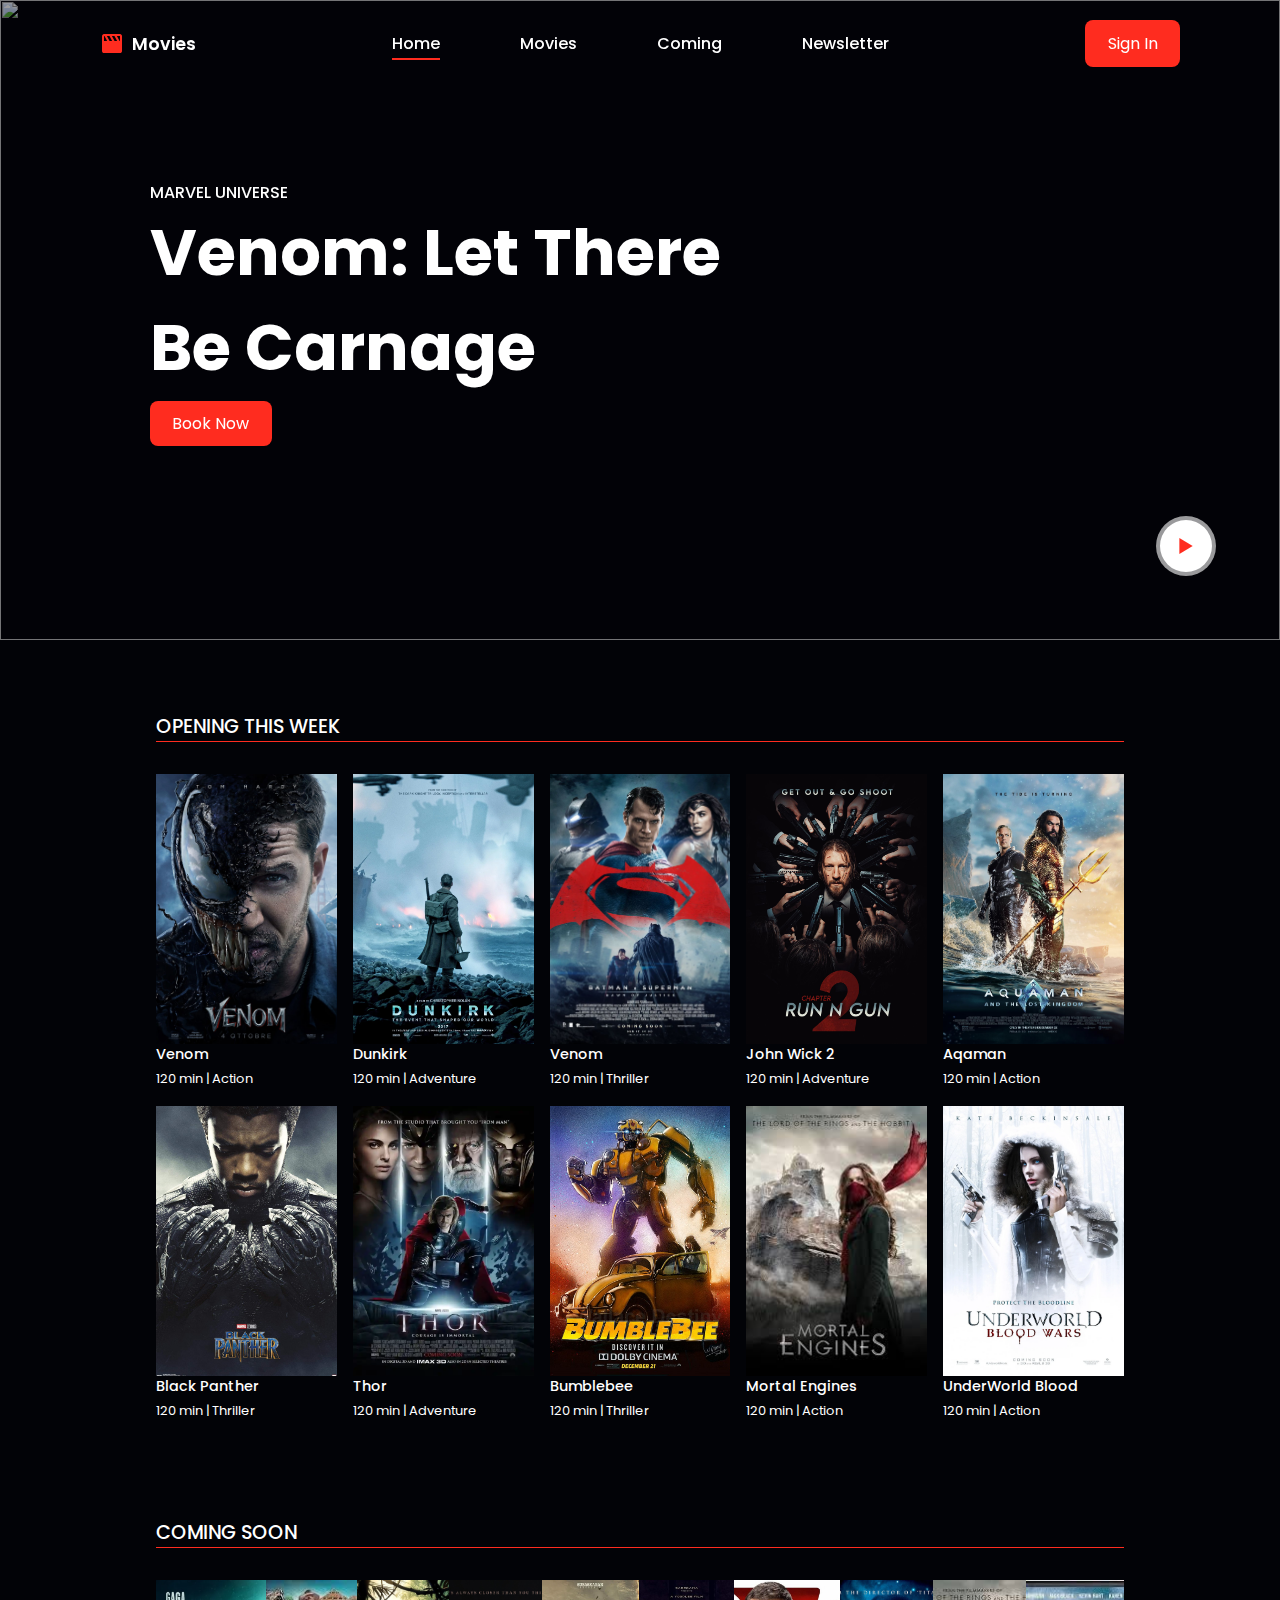
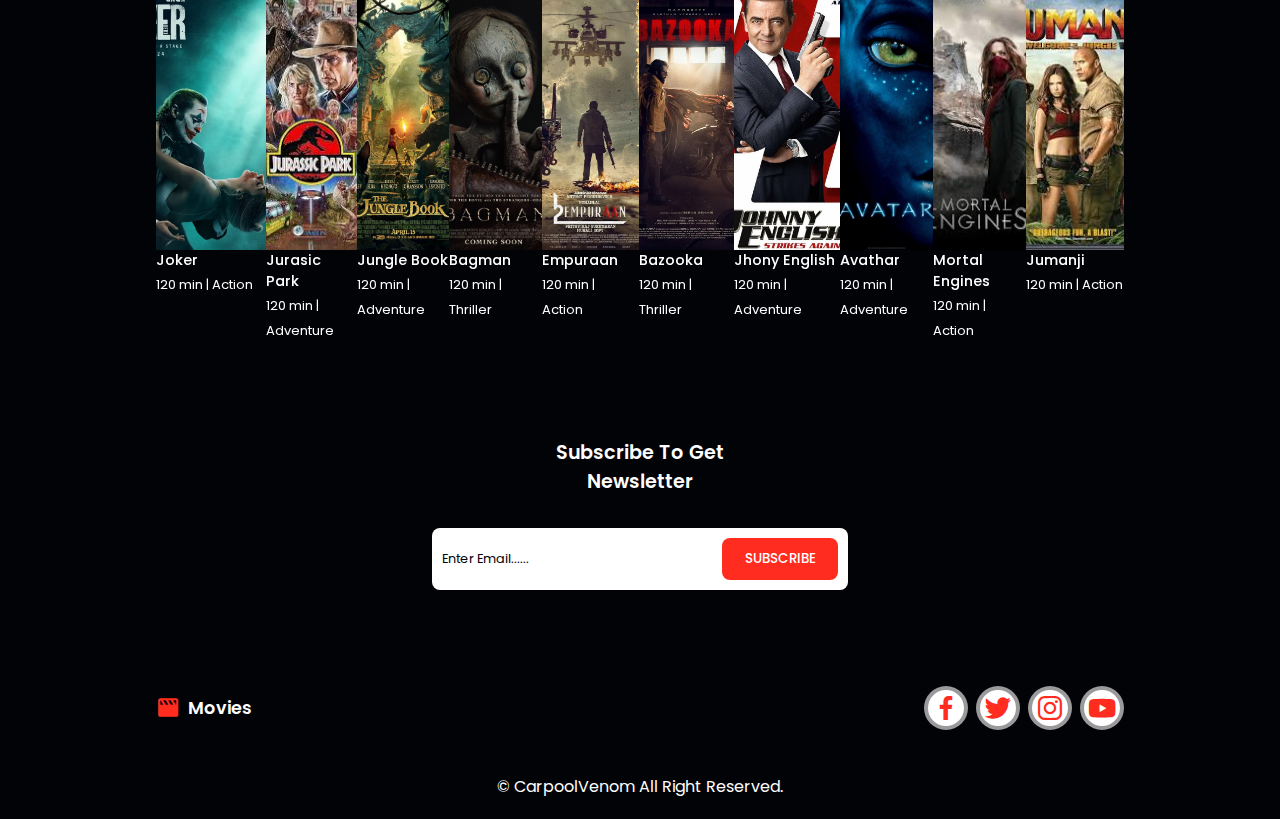
==== index.html @ a3b0b57a "updted css file" ====
<!DOCTYPE html>
<html lang="en">
<head>
  <meta charset="UTF-8">
  <meta name="viewport" content="width=device-width, initial-scale=1.0">
  <title>Responsive Movies Websites</title>
  <link rel="stylesheet" href="./css/style.css">
  <!-- Box Icons -->
  <link rel="stylesheet"
  href="https://cdn.jsdelivr.net/npm/boxicons@latest/css/boxicons.min.css">
   <!-- Link Swiper's CSS -->
   <link rel="stylesheet" href="https://cdn.jsdelivr.net/npm/swiper@11/swiper-bundle.min.css" />

</head>
<body>
   <!-- Navbar -->
   <header>
    <a href="#" class="logo">
      <i class='bx bxs-movie'></i>Movies
    </a>
    <div class="bx bx-menu" id="menu-icon"></div>

    <!-- Menu -->
     <ul class="navbar">
      <li><a href="#home" class="home-active">Home</a></li>
      <li><a href="#movies">Movies</a></li>
      <li><a href="#coming">Coming</a></li>
      <li><a href="#newsletter">Newsletter</a></li>
     </ul>
     <a href="#"class="btn">Sign In</a>
   </header>
   <!-- Home -->
    <section class="home swiper" id="home">
      <div class="swiper-wrapper">
        <div class="swiper-slide conatiner">
          <img src="images/venom1.jpg" alt="">
          <div class="home-text">
            <span>Marvel Universe</span>
            <h1>Venom: Let There <br> Be Carnage</h1>
            <a href="#" class="btn">Book Now</a>
            <a href="#" class="play">
              <i class='bx bx-play' ></i>
            </a>
          </div>
        </div>
        <!-- Box 2 -->
        <div class="swiper-slide conatiner">
          <img src="images/avangers.jpg" alt="">
          <div class="home-text">
            <span>Marvel Universe</span>
            <h1>Avengers: <br> Infinity War</h1>
            <a href="#" class="btn">Book Now</a>
            <a href="#" class="play">
              <i class='bx bx-play' ></i>
            </a>
          </div>
        </div>
        <!-- Box 3 -->
        <div class="swiper-slide conatiner">
          <img src="images/spider man1.jpg" alt="">
          <div class="home-text">
            <span>Marvel Universe</span>
            <h1>Spider-Man: <br>Far From Home</h1>
            <a href="#" class="btn">Book Now</a>
            <a href="#" class="play">
              <i class='bx bx-play' ></i>
            </a>
          </div>
        </div>
        
      </div>
      
      <div class="swiper-pagination"></div>
    </section>
    <!-- Movies -->
    <section class="movies" id="movies">
       <h2 class="heading">Opening This Week</h2>
       <!-- movies Conatinar -->
        <div class="movies-container">
          <!-- Box 1 -->
            <div class="box">
            <div class="box-img">
                <img src="images/img1.jpg" alt="">
            </div>
            <h3>Venom</h3>
            <span>120 min | Action</span>
          </div>
        <!-- Box 2 -->
        <div class="box">
          <div class="box-img">
              <img src="images/img2.jpg" alt="">
          </div>
          <h3>Dunkirk</h3>
          <span>120 min | Adventure</span>
        </div>
         <!-- Box 3-->
         <div class="box">
          <div class="box-img">
              <img src="images/img3.jpg" alt="">
          </div>
          <h3>Venom</h3>
          <span>120 min | Thriller</span>
        </div>
         <!-- Box 4-->
         <div class="box">
          <div class="box-img">
              <img src="images/img4.jpg" alt="">
          </div>
          <h3>John Wick 2</h3>
          <span>120 min | Adventure</span>
        </div>
          <!-- Box 5-->
          <div class="box">
            <div class="box-img">
                <img src="images/img5.jpg" alt="">
            </div>
            <h3>Aqaman</h3>
            <span>120 min | Action</span>
          </div>
            <!-- Box 6-->
            <div class="box">
              <div class="box-img">
                  <img src="images/img6.jpg" alt="">
              </div>
              <h3>Black Panther</h3>
              <span>120 min | Thriller</span>
            </div>
              <!-- Box 7-->
              <div class="box">
                <div class="box-img">
                    <img src="images/img7.jpg" alt="">
                </div>
                <h3>Thor</h3>
                <span>120 min | Adventure</span>
              </div>
              <!-- Box 8-->
              <div class="box">
                <div class="box-img">
                    <img src="images/img8.jpg" alt="">
                </div>
                <h3>Bumblebee</h3>
                <span>120 min | Thriller</span>
              </div>
              <!-- Box 9-->
              <div class="box">
                <div class="box-img">
                    <img src="images/img9.jpg" alt="">
                </div>
                <h3>Mortal Engines</h3>
                <span>120 min | Action</span>
              </div>
              <!-- Box 10-->
              <div class="box">
                <div class="box-img">
                    <img src="images/img10.jpg" alt="">
                </div>
                <h3>UnderWorld Blood</h3>
                <span>120 min | Action</span>
              </div>
              </div>
         </section>
              <!-- Coming -->
        <section class="coming" id="coming">
          <h2 class="heading">Coming Soon</h2>
          <!-- Coming Container -->
           <div class="coming-container swiper">
           <div class="swiper-wrapper">
                 <!-- Box 1 -->
            <div class="box">
              <div class="box-img">
                  <img src="images/pic1.jpg" alt="">
              </div>
              <h3>Joker</h3>
              <span>120 min | Action</span>
            </div>
          <!-- Box 2 -->
          <div class="box">
            <div class="box-img">
                <img src="images/pic2.jpg" alt="">
            </div>
            <h3>Jurasic Park</h3>
            <span>120 min | Adventure</span>
          </div>
           <!-- Box 3-->
           <div class="box">
            <div class="box-img">
                <img src="images/pic3.jpg" alt="">
            </div>
            <h3>Jungle Book</h3>
            <span>120 min | Adventure</span>
          </div>
           <!-- Box 4-->
           <div class="box">
            <div class="box-img">
                <img src="images/pic4.jpg" alt="">
            </div>
            <h3>Bagman</h3>
            <span>120 min | Thriller</span>
          </div>
            <!-- Box 5-->
            <div class="box">
              <div class="box-img">
                  <img src="images/pic5.jpg" alt="">
              </div>
              <h3>Empuraan</h3>
              <span>120 min | Action</span>
            </div>
              <!-- Box 6-->
              <div class="box">
                <div class="box-img">
                    <img src="images/pic6.jpg" alt="">
                </div>
                <h3>Bazooka</h3>
                <span>120 min | Thriller</span>
              </div>
                <!-- Box 7-->
                <div class="box">
                  <div class="box-img">
                      <img src="images/pic7.jpg" alt="">
                  </div>
                  <h3>Jhony English</h3>
                  <span>120 min | Adventure</span>
                </div>
                <!-- Box 8-->
                <div class="box">
                  <div class="box-img">
                      <img src="images/pic8.jpg" alt="">
                  </div>
                  <h3>Avathar</h3>
                  <span>120 min | Adventure</span>
                </div>
                <!-- Box 9-->
                <div class="box">
                  <div class="box-img">
                      <img src="images/img9.jpg" alt="">
                  </div>
                  <h3>Mortal Engines</h3>
                  <span>120 min | Action</span>
                </div>
                <!-- Box 10-->
                <div class="box">
                  <div class="box-img">
                      <img src="images/pic10.jpg" alt="">
                  </div>
                  <h3>Jumanji</h3>
                  <span>120 min | Action</span>
                </div>  
            </div>
           </div>
        </section>
        <!-- Newsletter -->
        <section class="newsletter" id="newsletter">
             <h2>Subscribe To Get <br>Newsletter</h2>
             <form action="">
                 <input type="email" class="email" placeholder="Enter Email......" required>
                 <input type="submit" value="subscribe" class="btn">
             </form>
        </section>
        <!-- Footer -->
         <section class="footer">
            <a href="#" class="logo">
              <i class='bx bxs-movie'></i>Movies
            </a>
            <div class="social">
                 <a href="#"><i class='bx bxl-facebook'></i></a>
                 <a href="#"><i class='bx bxl-twitter'></i></a>
                 <a href="#"><i class='bx bxl-instagram'></i></a>
                 <a href="#"><i class='bx bxl-youtube'></i></a>
            </div>
         </section>
        <!-- copyright -->
         <div class="copyright">
            <p>&#169; CarpoolVenom All Right Reserved.</p>
         </div>


    <!-- Swiper JS -->
    <script src="https://cdn.jsdelivr.net/npm/swiper@11/swiper-bundle.min.js"></script>
    
    <!-- Link To Custom JS -->
    <script src="main.js"></script>
</body>
</html>
---- css/style.css ----
/*Google form*/
@import url('https://fonts.googleapis.com/css2?family=Poppins:ital,wght@0,100;0,200;0,300;0,400;0,500;0,600;0,700;0,800;0,900;1,100;1,200;1,300;1,400;1,500;1,600;1,700;1,800;1,900&display=swap');
*{
    font-family: "Poppins", sans-serif;
    margin: 0;
    padding: 0;
    box-sizing: border-box;
    list-style: none;
    text-decoration: none;
    scroll-padding-top: 2rem;
    scroll-behavior: smooth;
}
/* Some Variables */
:root{
    --main-color:#ff2c1f;
    --text-color:#020307;
    --bg-color:#fff;
}
body{
    background: var(--text-color);
    color: var(--bg-color);
}
section{
    padding:4.5rem 0 1.5rem;
}
header{
    position: fixed;
    width: 100%;
    top: 0;
    right: 0;
    z-index: 1000;
    display: flex;
    align-items: center;
    justify-content: space-between;
    padding: 20px 100px;
    transition: 0.5s;
}
header.shadow{
    background: var(--bg-color);
    box-shadow: 0 0 4px rgb(14 55 54 / 15%);
}
header.shadow .navbar a{
    color: var(--text-color);
}
header.shadow .logo{
    color: var(--text-color);
}

.home-text{
    margin-top: 180px;
}
.logo{
    font-size: 1.1rem;
    font-weight: 600;
    color: var(--bg-color);
    display: flex;
    align-items: center;
    column-gap: 0.5rem;
}
.logo .bx{
    font-size: 24px;
    color: var(--main-color);
}
.navbar{
    display: flex;
    column-gap: 5rem;
}
.navbar li{
    position: relative;
}
.navbar a{
    font-size: 1rem;
    font-weight: 500;
    color: var(--bg-color);
}
.navbar a::after{
    content:'';
    width: 0;
    height: 2px;
    background: var(--main-color);
    position: absolute;
    bottom: -4px;
    left: 0;
    transition: 0.4s all linear;
}
.navbar a:hover::after,
.navbar .home-active::after{
    width:100%;
}
#menu-icon{
    font-size: 24px;
    cursor: pointer;
    z-index: 1000001;
    display: none;
}
.btn{
    padding: 0.7rem 1.4rem;
    background: var(--main-color);
    color: var(--bg-color);
    font-weight: 400;
    border-radius: 0.5rem;
}
.btn:hover {
    background: #fa1216;
}
.conatiner{
    width:100%;
    min-height: 640px;
    position: relative;
    display: flex;
    align-items: center;
    background: rgb(2,3,7,0.4);
}
.conatiner img{
    position: absolute;
    width:100%;
    height: 100%;
    object-fit: cover;
    object-position: center;
    z-index: -1;
}
.swiper-pagination-bullet{
    width: 6px !important;
    height: 6px !important;
    border-radius:0.2rem !important;
    background: var(--bg-color) !important;
    opacity: 1 !important;
}
.swiper-pagination-bullet-active{
    width: 1.5rem !important;
    background: var(--main-color) !important;
}
.home-text{
    z-index:1000;
    padding:0 150px;
}
.home-text span{
    color: var(--bg-color);
    font-weight: 500;
    text-transform: uppercase;
}
.home-text h1{
    color: var(--bg-color);
    font-size: 4rem;
    font-weight: 700;
    margin-bottom: 1rem;
}
.play{
    position: absolute;
    right: 4rem;
    bottom: 10%;
}
.play .bx{
    background: var(--bg-color);
    padding: 10px;
    font-size: 2rem;
    border-radius: 50%;
    border: 4px solid rgb(2,3,7,0.4);
    color: var(--main-color);
}
.play .bx:hover{
    background: var(--main-color);
    color: var(--bg-color);
    transition: 0.2s all linear;
}
.heading{
    max-width: 968px;
    margin-left: auto;
    margin-right: auto;
    font-size: 1.2rem;
    font-weight: 500;
    text-transform: uppercase;
    border-bottom: 1px solid var(--main-color);
}
.movies-container{
    max-width: 968px;
    margin-right: auto;
    margin-left: auto;
    display: grid;
    grid-template-columns: repeat(auto-fit,minmax(180px, auto));
    gap: 1rem;
    margin-top: 2rem;
}
.box .box-img{
    width: 100%;
    height: 270px;
}
.box .box-img img{
    width: 100%;
    height: 100%;
    object-fit: cover;
}
.box .box-img img:hover{
    transform: translate(-10px);
    transition:0.2s all linear;
}
.box h3{
    font-size: 0.9rem;
    font-weight: 500;
}
.box span{
    font-size: 13px;
}
.coming-container {
    display: grid;
    gap: 1rem;
    max-width: 968px;
    margin-left: auto;
    margin-right: auto;
    margin-top: 2rem;
}
.coming-container .box-img img:hover {
    transform: translate(0);
}
.newsletter {
    max-width:968px;
    margin-left: auto;
    margin-right: auto;
    display: flex;
    flex-direction: column;
    align-items: center;
    justify-content: center;
    row-gap: 2rem;
}
.newsletter h2{
    text-align: center;
    font-size: 1.2rem;
    font-weight: 600;
}
.newsletter form{
    background: var(--bg-color);
    padding: 10px;
    border-radius: 0.5rem;
    display: flex;
    align-items: center;
}
.newsletter form input{
    border: none;
    outline: none;
}
.newsletter form .email{
    width: 280px;
}
.newsletter form input::placeholder{
    color: var(--text-color);
    font-size: 0.8rem;
    font-weight: 400;
}
.newsletter .btn{
    text-transform: uppercase;
    font-weight: 500;
    cursor: pointer;
}
.footer{
    max-width: 968px;
    margin-left: auto;
    margin-right: auto;
    display: flex;
    justify-content: space-between;
}
.social {
    display: flex;
    align-items: center;
    column-gap: 0.5rem;
}
.social .bx{
    background: var(--bg-color);
    padding: 2px;
    font-size: 2rem;
    border-radius: 50%;
    border: 4px solid rgb(2,3,7,0.4);
    color: var(--main-color);
}
.social .bx:hover{
    background: var(--main-color);
    color: var(--bg-color);
    transition: 0.2s all linear;
}
.copyright{
    padding: 20px;
    text-align: center;
    color: var(--bg-color);
}
@media (max-width: 1080px){
    .home-text{
        padding: 0 100px;
    }
}
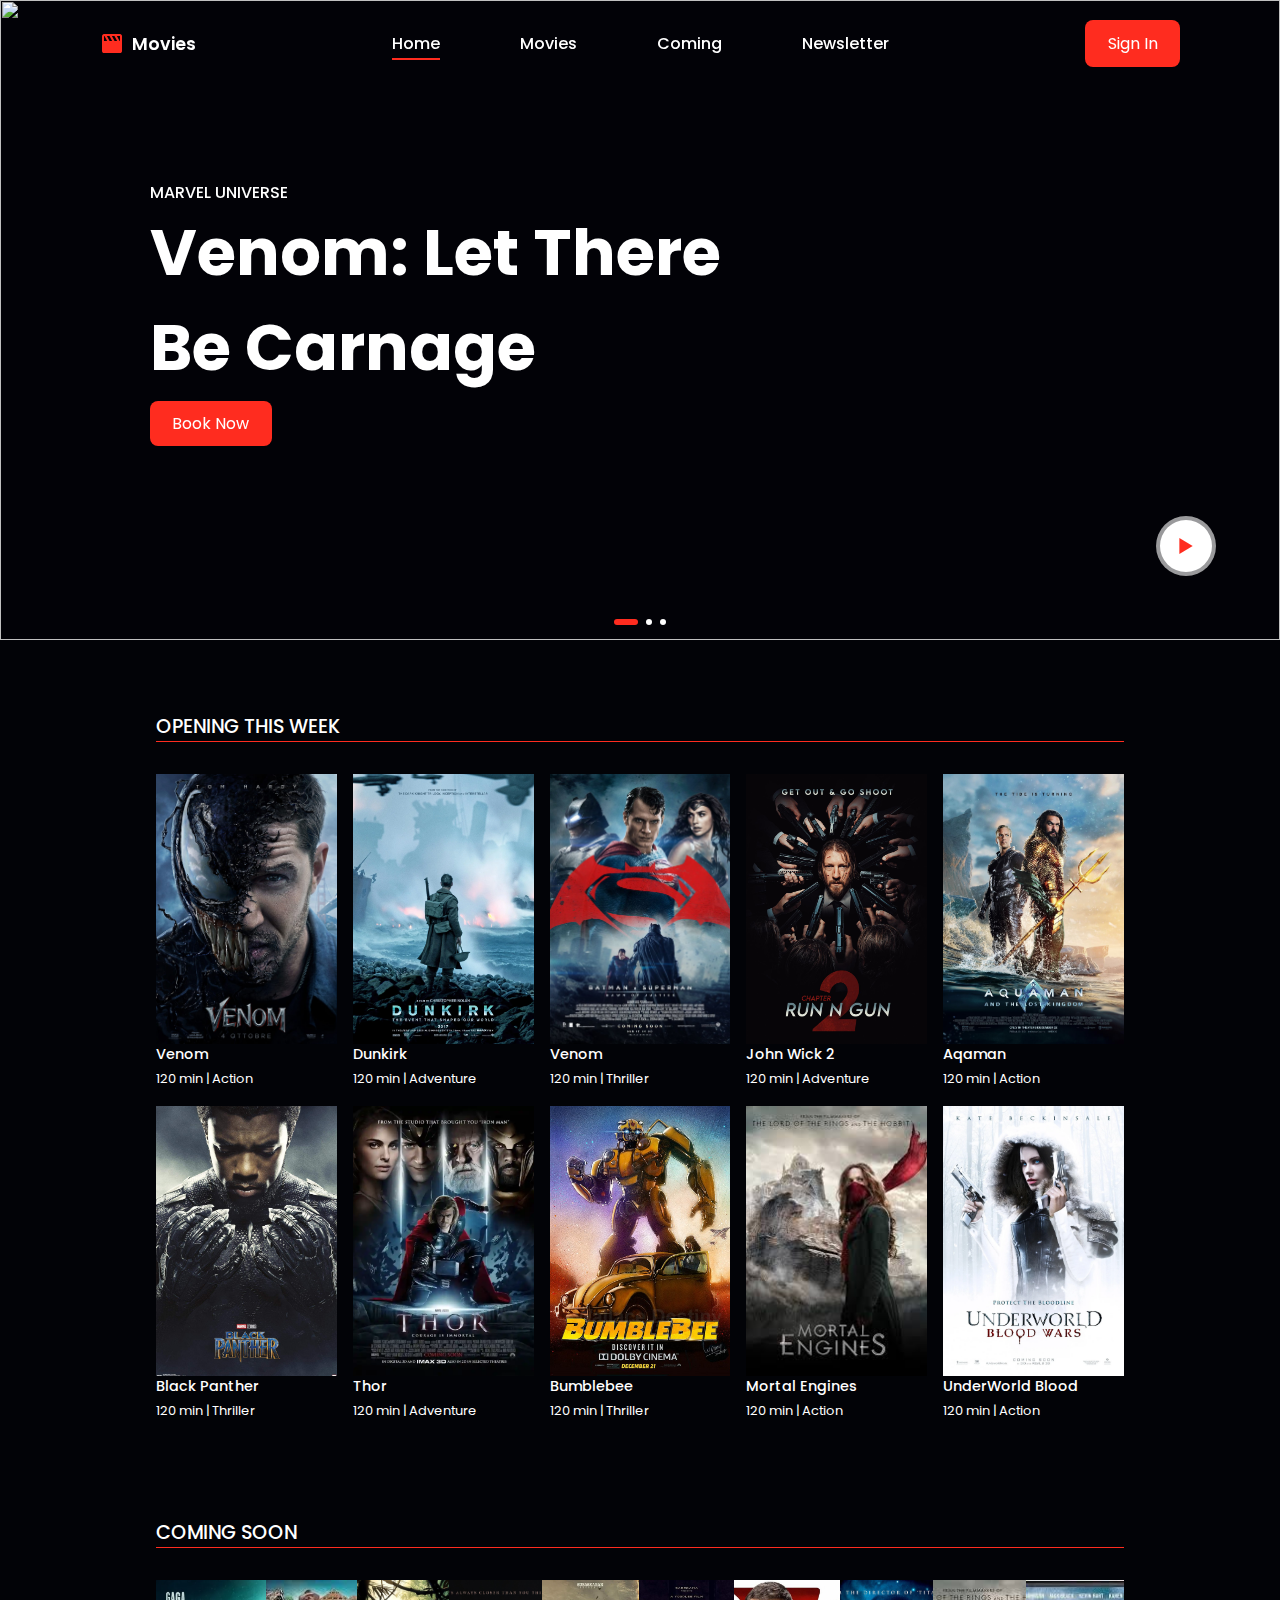
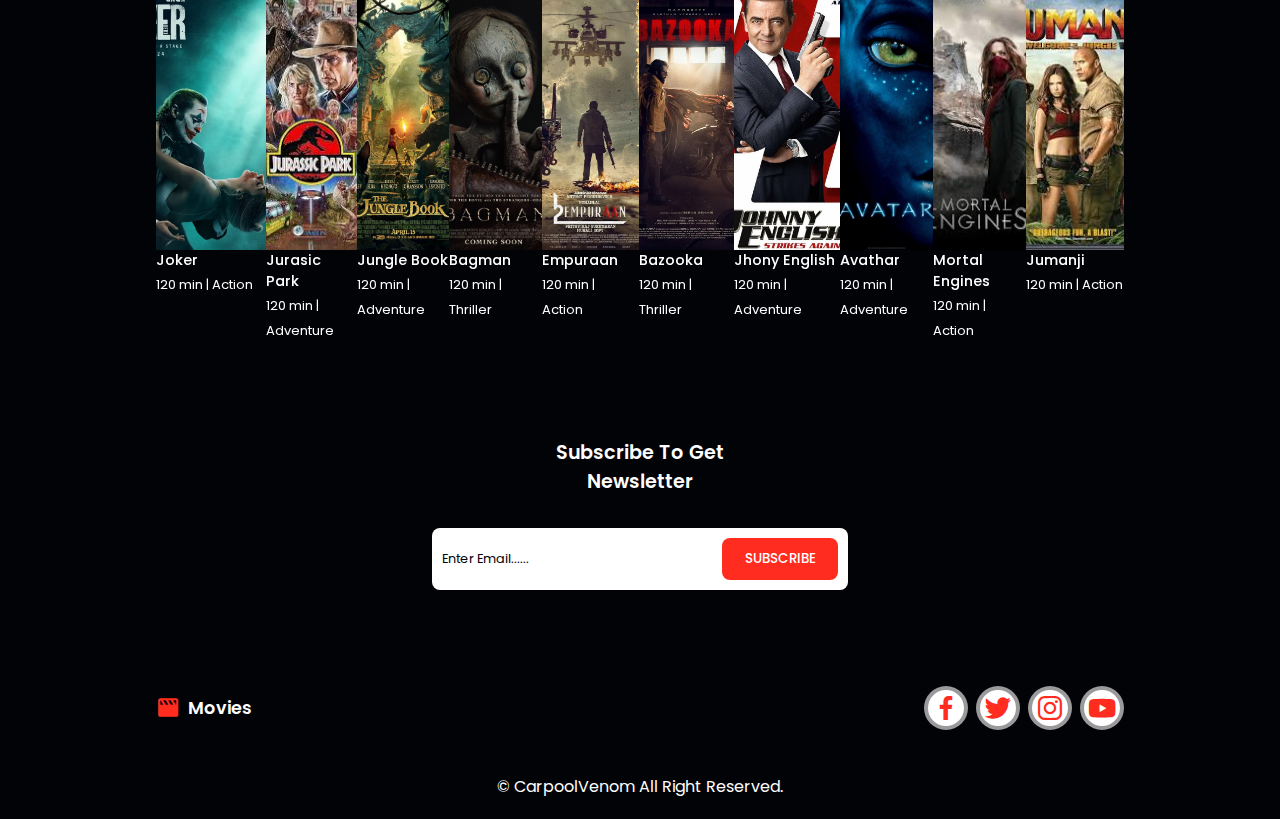
==== commit e5155df4: "index.html" ====
--- a/index.html
+++ b/index.html
@@ -278,6 +278,6 @@
     <script src="https://cdn.jsdelivr.net/npm/swiper@11/swiper-bundle.min.js"></script>
     
     <!-- Link To Custom JS -->
-    <script src="main.js"></script>
+    <script src="js/main.js"></script>
 </body>
 </html>